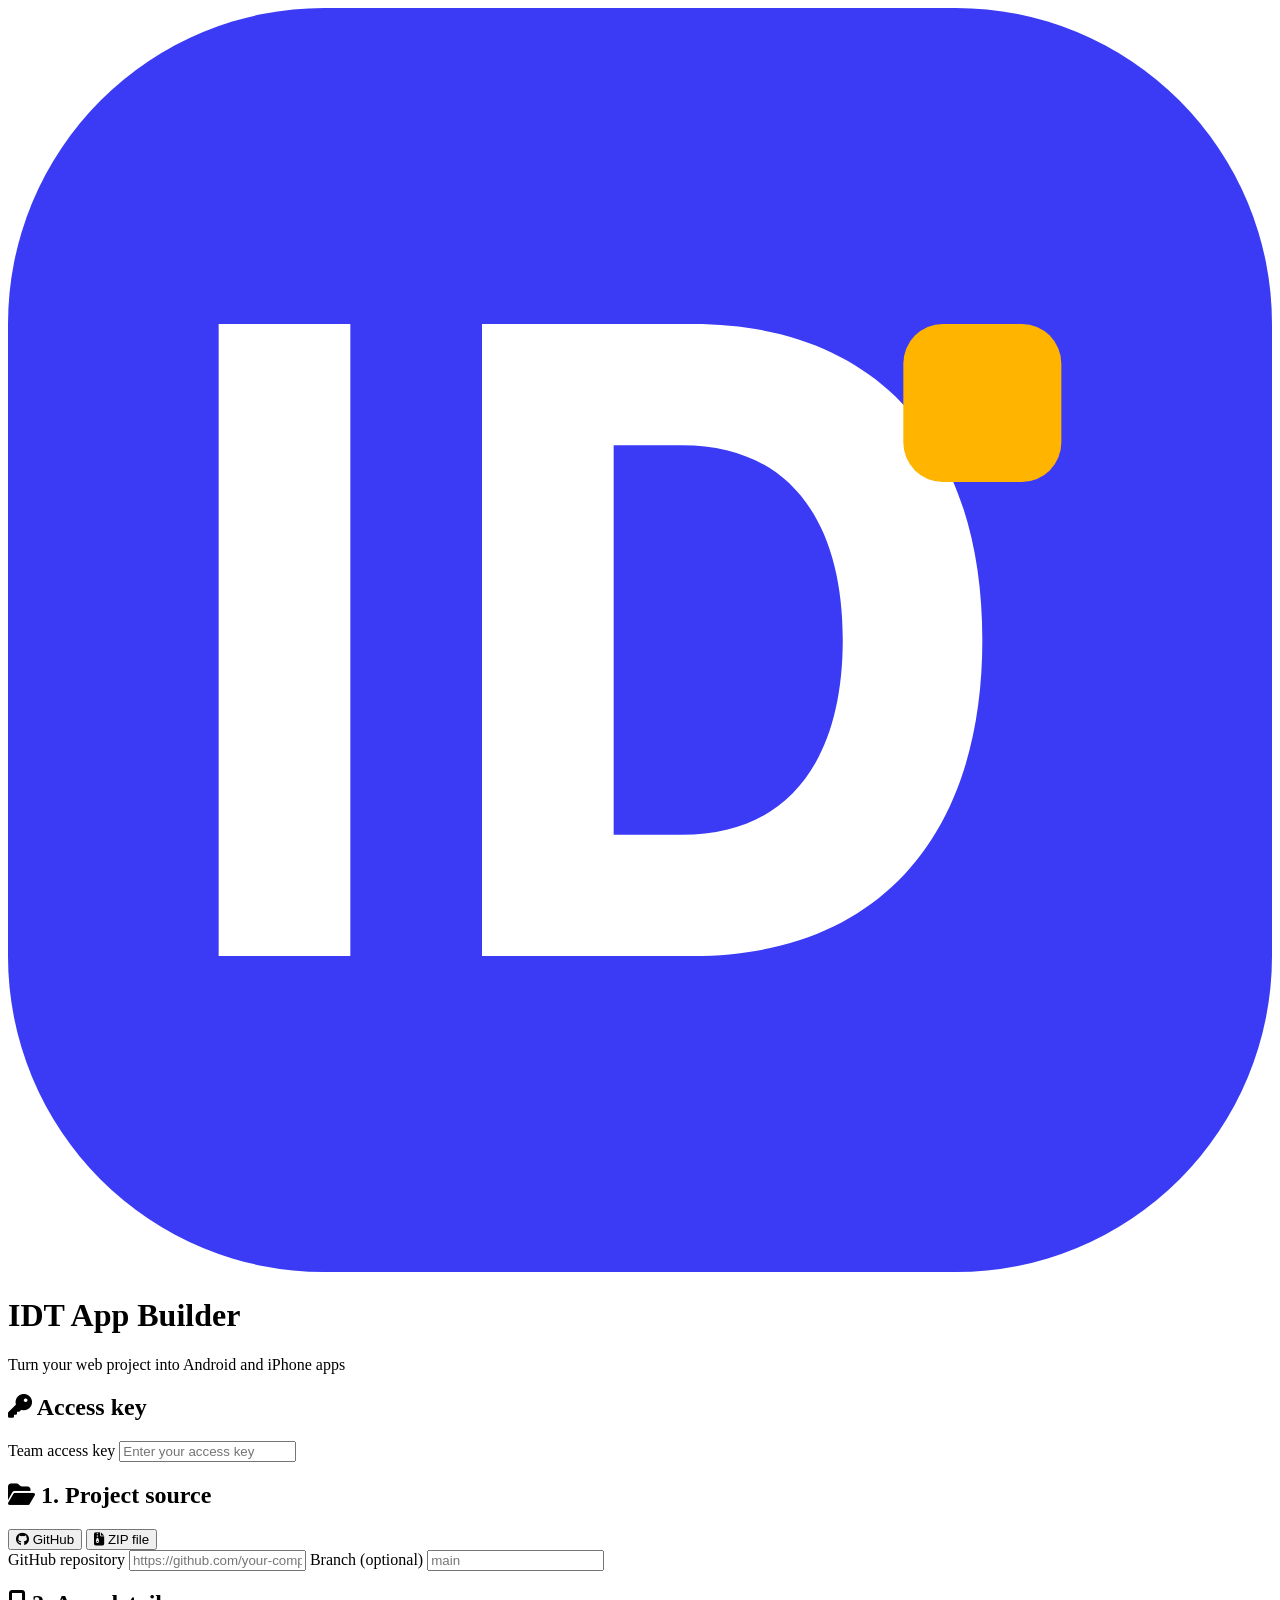
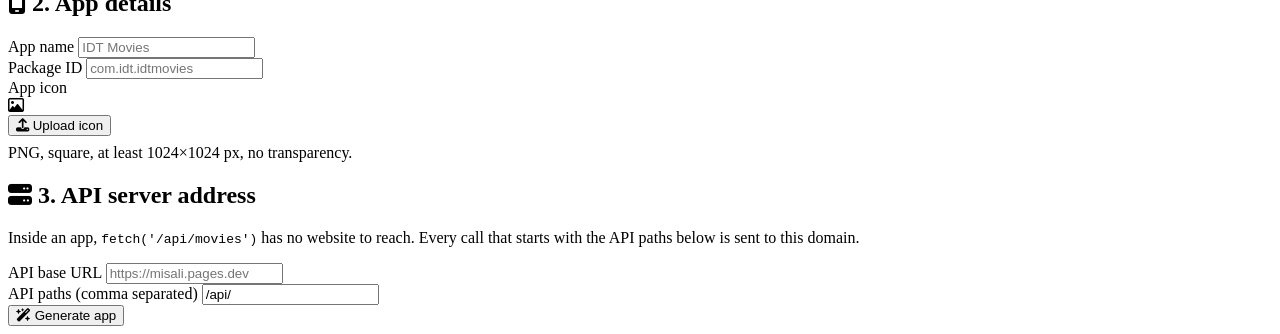
==== index.html @ 7bb1ddab "Add initial index.html for IDT App Builder Initial HTML structure for IDT App Builder with sections " ====
<!DOCTYPE html>
<html lang="en">
<head>
<meta charset="utf-8">
<title>IDT App Builder</title>
<meta name="viewport" content="width=device-width, initial-scale=1, viewport-fit=cover">
<link rel="stylesheet" href="https://fonts.googleapis.com/css2?family=Plus+Jakarta+Sans:wght@400;700;800&display=swap">
<link rel="stylesheet" href="https://cdnjs.cloudflare.com/ajax/libs/font-awesome/6.5.1/css/all.min.css">
<link rel="stylesheet" href="style.css">
</head>
<body>
<div class="wrap">
<header>
<svg class="logo" viewBox="0 0 48 48" role="img" aria-label="IDT logo"><rect width="48" height="48" rx="12" fill="#3b3bf5"/><path d="M8 36V12h5v24zM18 12h8c7 0 11 4.5 11 12s-4 12-11 12h-8zm5 4.6v14.8h2.6c4 0 6.1-2.8 6.1-7.4s-2.1-7.4-6.1-7.4z" fill="#fff"/><rect x="34" y="12" width="6" height="6" rx="1.5" fill="#ffb400"/></svg>
<div><h1>IDT App Builder</h1><p>Turn your web project into Android and iPhone apps</p></div>
</header>

<section class="card">
<h2><i class="fa-solid fa-key"></i> Access key</h2>
<label for="key">Team access key</label>
<input type="password" id="key" autocomplete="current-password" placeholder="Enter your access key">
</section>

<section class="card">
<h2><i class="fa-solid fa-folder-open"></i> 1. Project source</h2>
<div class="tabs" role="tablist">
<button class="tab" role="tab" aria-selected="true" data-src="github"><i class="fa-brands fa-github"></i> GitHub</button>
<button class="tab" role="tab" aria-selected="false" data-src="zip"><i class="fa-solid fa-file-zipper"></i> ZIP file</button>
</div>
<div id="ghBox">
<label for="src">GitHub repository</label>
<input type="url" id="src" placeholder="https://github.com/your-company/movie-app" autocomplete="off">
<label for="branch">Branch (optional)</label>
<input type="text" id="branch" placeholder="main">
</div>
<div id="zipBox" hidden>
<label>Project ZIP (up to 10 MB)</label>
<input type="file" id="zip" accept=".zip" hidden>
<button class="btn ghost" id="pickZip" type="button"><i class="fa-solid fa-upload"></i> Choose ZIP</button>
<span id="zipName" class="hint"></span>
</div>
<div class="err" id="srcErr"></div>
</section>

<section class="card">
<h2><i class="fa-solid fa-mobile-screen"></i> 2. App details</h2>
<label for="name">App name</label>
<input type="text" id="name" placeholder="IDT Movies" maxlength="30" autocomplete="off">
<div class="err" id="nameErr"></div>
<label for="pkg">Package ID</label>
<input type="text" id="pkg" placeholder="com.idt.idtmovies" autocomplete="off">
<div class="err" id="pkgErr"></div>
<label>App icon</label>
<div class="icon-row">
<div class="icon-prev" id="iconPrev"><i class="fa-regular fa-image"></i></div>
<div>
<input type="file" id="icon" accept="image/png" hidden>
<button class="btn ghost" id="pickIcon" type="button"><i class="fa-solid fa-upload"></i> Upload icon</button>
<p class="hint" style="margin:8px 0 0">PNG, square, at least 1024×1024 px, no transparency.</p>
</div>
</div>
<div class="err" id="iconErr"></div>
</section>

<section class="card">
<h2><i class="fa-solid fa-server"></i> 3. API server address</h2>
<p class="hint">Inside an app, <code>fetch('/api/movies')</code> has no website to reach. Every call that starts with the API paths below is sent to this domain.</p>
<label for="api">API base URL</label>
<input type="url" id="api" placeholder="https://misali.pages.dev" autocomplete="off">
<div class="err" id="apiErr"></div>
<label for="paths">API paths (comma separated)</label>
<input type="text" id="paths" value="/api/" autocomplete="off">
<div class="err" id="pathsErr"></div>
</section>

<section class="card">
<button class="btn full" id="gen" type="button"><i class="fa-solid fa-wand-magic-sparkles"></i> Generate app</button>
<div id="progress" hidden>
<div class="bar"><div id="barIn"></div></div>
<ul class="steps" id="steps"></ul>
</div>
<div class="err" id="genErr"></div>
</section>

<section class="card success-card" id="done" hidden>
<h2><i class="fa-solid fa-circle-check"></i> App generated successfully</h2>
<p class="hint" id="doneMsg"></p>
<div class="dl">
<button class="btn" data-dl="apk" type="button"><i class="fa-brands fa-android"></i><span>Download Android app (APK)<small>Install on a phone to test it like a normal app</small></span></button>
<button class="btn" data-dl="aab" type="button"><i class="fa-brands fa-google-play"></i><span>Download Play Store file (AAB)<small>Named with your app name, ready to upload to Google Play</small></span></button>
<button class="btn" data-dl="ipa" type="button"><i class="fa-brands fa-apple"></i><span>Download iPhone app (IPA)<small>Upload to App Store Connect for the App Store</small></span></button>
</div>
</section>
</div>
<div class="toast" id="toast" role="status"></div>
<script src="app.js"></script>
</body>
</html>
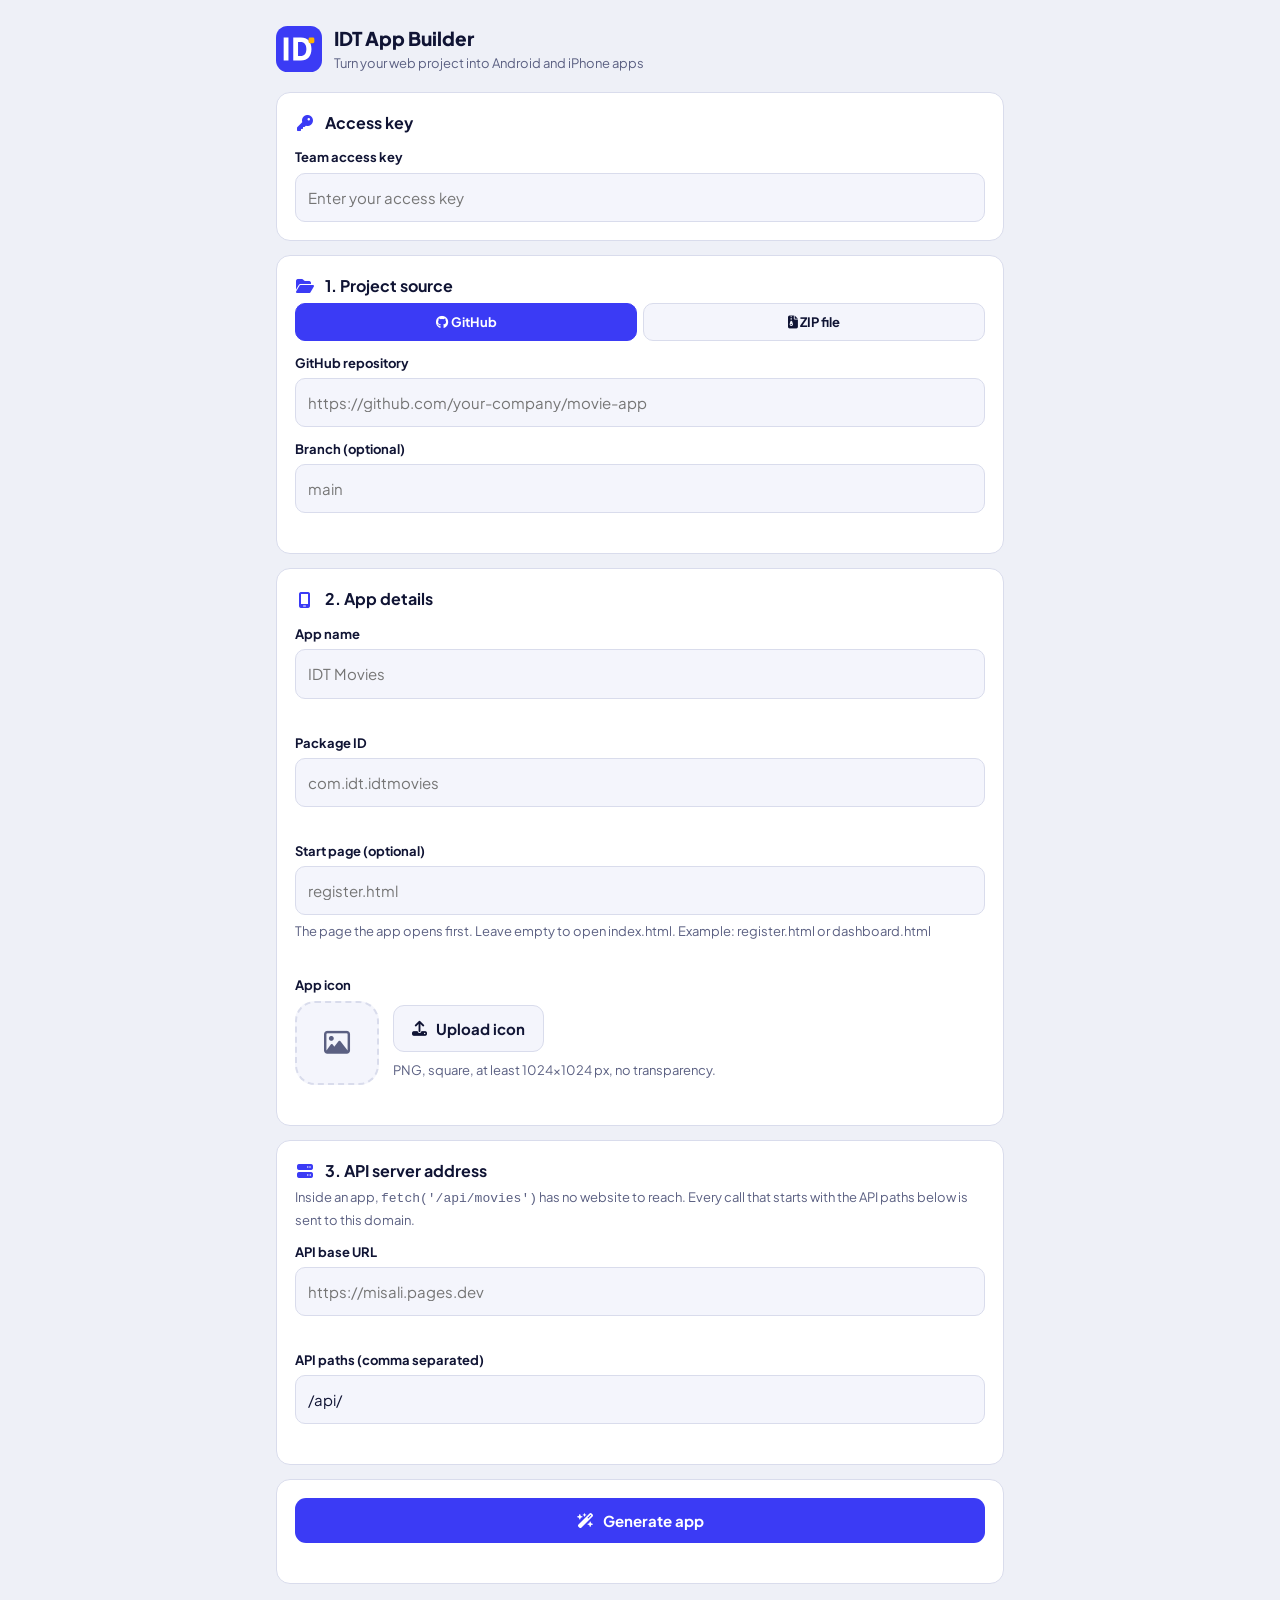
==== commit b1c3dd6d: "Add files via upload" ====
--- a/index.html
+++ b/index.html
@@ -50,6 +50,10 @@
 <label for="pkg">Package ID</label>
 <input type="text" id="pkg" placeholder="com.idt.idtmovies" autocomplete="off">
 <div class="err" id="pkgErr"></div>
+<label for="start">Start page (optional)</label>
+<input type="text" id="start" placeholder="register.html" autocomplete="off">
+<p class="hint" style="margin:6px 0 0">The page the app opens first. Leave empty to open index.html. Example: register.html or dashboard.html</p>
+<div class="err" id="startErr"></div>
 <label>App icon</label>
 <div class="icon-row">
 <div class="icon-prev" id="iconPrev"><i class="fa-regular fa-image"></i></div>
@@ -95,4 +99,4 @@
 <div class="toast" id="toast" role="status"></div>
 <script src="app.js"></script>
 </body>
-</html>
+</html>
--- a/style.css
+++ b/style.css
@@ -0,0 +1,43 @@
+:root{--bg:#eef0f7;--card:#fff;--ink:#101434;--mute:#5b6082;--line:#d9dcec;--pri:#3b3bf5;--pri-ink:#fff;--acc:#ffb400;--ok:#0f9d58;--err:#d93025;--soft:#f4f5fc;box-sizing:border-box;padding-top:env(safe-area-inset-top,0px);padding-bottom:env(safe-area-inset-bottom,0px)}
+@media (prefers-color-scheme:dark){:root:not([data-theme="light"]){--bg:#0b0d24;--card:#151838;--ink:#eef0ff;--mute:#9aa0cf;--line:#2a2e5c;--pri:#7c7cff;--pri-ink:#0b0d24;--soft:#1b1f47;--ok:#3ddc84;--err:#ff6b60;color-scheme:dark}}
+:root[data-theme="dark"]{--bg:#0b0d24;--card:#151838;--ink:#eef0ff;--mute:#9aa0cf;--line:#2a2e5c;--pri:#7c7cff;--pri-ink:#0b0d24;--soft:#1b1f47;--ok:#3ddc84;--err:#ff6b60;color-scheme:dark}
+*{box-sizing:border-box}
+html{scroll-padding-top:env(safe-area-inset-top,0px)}
+body{margin:0;background:var(--bg);color:var(--ink);font:400 15px/1.55 "Plus Jakarta Sans",system-ui,-apple-system,"Segoe UI",sans-serif}
+.wrap{max-width:760px;margin:0 auto;padding:16px 16px 56px}
+header{display:flex;align-items:center;gap:12px;padding:8px 0 18px}
+header h1{font-size:19px;margin:0;font-weight:800}
+header p{margin:0;color:var(--mute);font-size:13px}
+.logo{width:46px;height:46px;flex:none}
+.card{background:var(--card);border:1px solid var(--line);border-radius:14px;padding:18px;margin-bottom:14px}
+.card h2{font-size:16px;margin:0 0 4px;display:flex;gap:10px;align-items:center}
+.card h2 i{color:var(--pri);width:20px;text-align:center}
+.hint{color:var(--mute);font-size:13px;margin:0 0 12px}
+label{display:block;font-weight:700;font-size:13px;margin:12px 0 5px}
+input[type=text],input[type=url],input[type=password]{width:100%;padding:12px;border:1px solid var(--line);border-radius:10px;background:var(--soft);color:var(--ink);font:inherit}
+input:focus-visible,button:focus-visible{outline:3px solid var(--acc);outline-offset:2px}
+.err{color:var(--err);font-size:12.5px;min-height:18px;margin-top:4px;word-break:break-word}
+.tabs{display:flex;gap:6px;margin-bottom:6px}
+.tab{flex:1;padding:10px;border:1px solid var(--line);background:var(--soft);color:var(--ink);border-radius:10px;font:700 13px "Plus Jakarta Sans",sans-serif;cursor:pointer}
+.tab[aria-selected=true]{background:var(--pri);color:var(--pri-ink);border-color:var(--pri)}
+.icon-row{display:flex;gap:14px;align-items:center}
+.icon-prev{width:84px;height:84px;border-radius:20px;border:2px dashed var(--line);background:var(--soft);display:grid;place-items:center;overflow:hidden;color:var(--mute);font-size:26px;flex:none}
+.icon-prev img{width:100%;height:100%;object-fit:cover}
+.btn{display:inline-flex;align-items:center;justify-content:center;gap:9px;padding:13px 18px;border:0;border-radius:11px;font:700 15px "Plus Jakarta Sans",sans-serif;cursor:pointer;background:var(--pri);color:var(--pri-ink)}
+.btn.ghost{background:var(--soft);color:var(--ink);border:1px solid var(--line)}
+.btn.full{width:100%}
+.btn:disabled{opacity:.5;cursor:not-allowed}
+.steps{list-style:none;margin:14px 0 0;padding:0}
+.steps li{display:flex;gap:12px;align-items:center;padding:9px 0;border-top:1px solid var(--line);color:var(--mute)}
+.steps li i{width:20px;text-align:center}
+.steps li.running,.steps li.success{color:var(--ink)}
+.steps li.running i{color:var(--pri)}.steps li.success i{color:var(--ok)}.steps li.failed i{color:var(--err)}
+.bar{height:6px;background:var(--soft);border-radius:6px;overflow:hidden;margin-top:12px}
+.bar>div{height:100%;width:0;background:var(--pri);transition:width .4s}
+.success-card{border-color:var(--ok)}.success-card h2 i{color:var(--ok)}
+.dl{display:grid;gap:10px;margin-top:12px}
+.dl .btn{justify-content:flex-start;text-align:left}
+.dl small{display:block;font-weight:400;opacity:.85;font-size:12px}
+.toast{position:fixed;left:50%;transform:translateX(-50%);bottom:calc(20px + env(safe-area-inset-bottom,0px));background:var(--ink);color:var(--bg);padding:11px 16px;border-radius:10px;font-size:13px;display:none;max-width:90%;z-index:5}
+[hidden]{display:none!important}
+@media (prefers-reduced-motion:reduce){*{transition:none!important}}
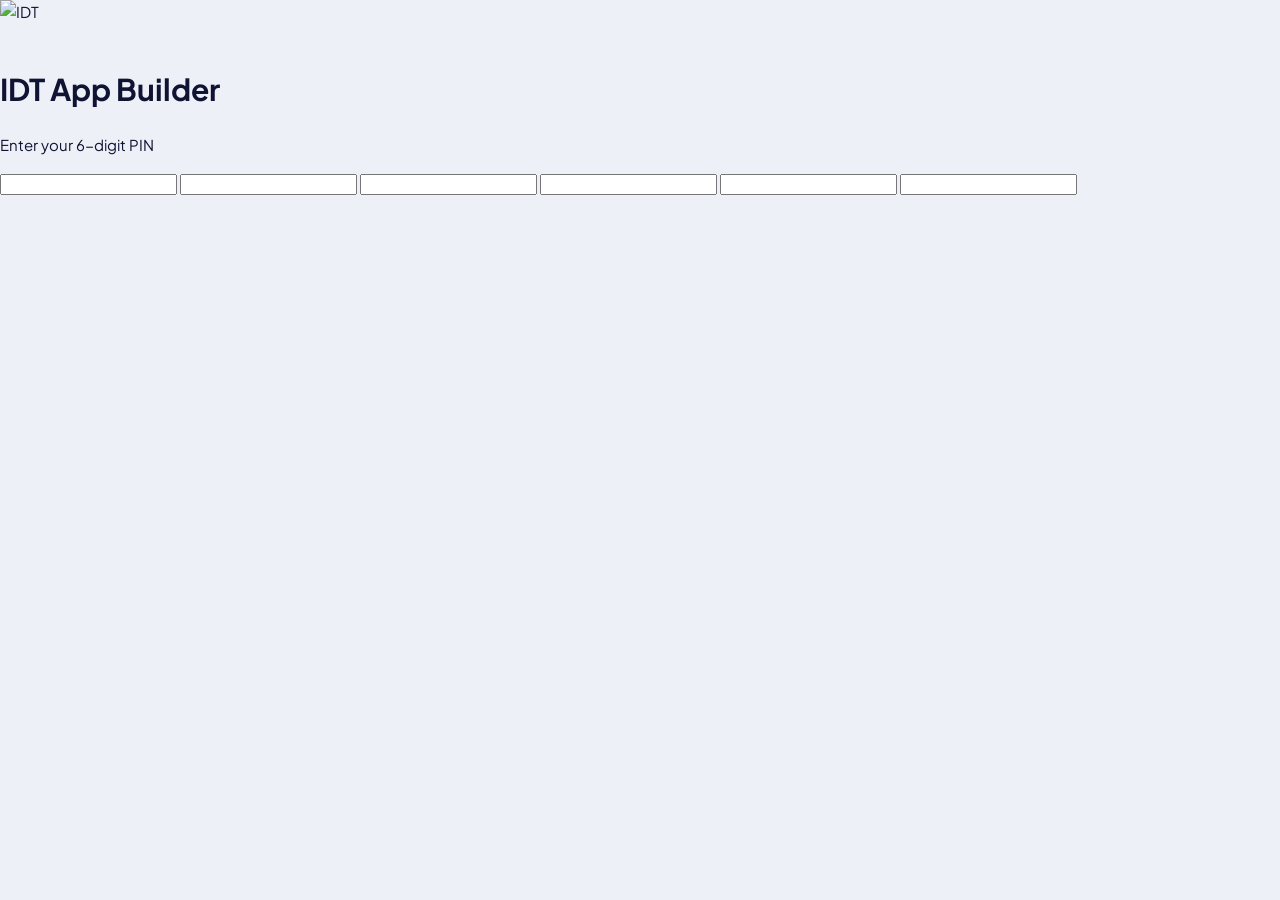
==== commit ac530c0e: "Update index.html with new layout and features" ====
--- a/index.html
+++ b/index.html
@@ -4,36 +4,74 @@
 <meta charset="utf-8">
 <title>IDT App Builder</title>
 <meta name="viewport" content="width=device-width, initial-scale=1, viewport-fit=cover">
-<link rel="stylesheet" href="https://fonts.googleapis.com/css2?family=Plus+Jakarta+Sans:wght@400;700;800&display=swap">
+<link rel="stylesheet" href="https://fonts.googleapis.com/css2?family=Plus+Jakarta+Sans:wght@400;600;700;800&display=swap">
 <link rel="stylesheet" href="https://cdnjs.cloudflare.com/ajax/libs/font-awesome/6.5.1/css/all.min.css">
 <link rel="stylesheet" href="style.css">
 </head>
 <body>
-<div class="wrap">
-<header>
-<svg class="logo" viewBox="0 0 48 48" role="img" aria-label="IDT logo"><rect width="48" height="48" rx="12" fill="#3b3bf5"/><path d="M8 36V12h5v24zM18 12h8c7 0 11 4.5 11 12s-4 12-11 12h-8zm5 4.6v14.8h2.6c4 0 6.1-2.8 6.1-7.4s-2.1-7.4-6.1-7.4z" fill="#fff"/><rect x="34" y="12" width="6" height="6" rx="1.5" fill="#ffb400"/></svg>
-<div><h1>IDT App Builder</h1><p>Turn your web project into Android and iPhone apps</p></div>
+<div class="gate" id="gate">
+<div class="gate-box">
+<div class="logo"><img src="https://i.imgur.com/3Rk6AoF.jpeg" alt="IDT" referrerpolicy="no-referrer"></div>
+<h1>IDT App Builder</h1>
+<p>Enter your 6-digit PIN</p>
+<div class="pin" id="pin">
+<input inputmode="numeric" pattern="[0-9]*" maxlength="1" autocomplete="off" aria-label="Digit 1">
+<input inputmode="numeric" pattern="[0-9]*" maxlength="1" autocomplete="off" aria-label="Digit 2">
+<input inputmode="numeric" pattern="[0-9]*" maxlength="1" autocomplete="off" aria-label="Digit 3">
+<input inputmode="numeric" pattern="[0-9]*" maxlength="1" autocomplete="off" aria-label="Digit 4">
+<input inputmode="numeric" pattern="[0-9]*" maxlength="1" autocomplete="off" aria-label="Digit 5">
+<input inputmode="numeric" pattern="[0-9]*" maxlength="1" autocomplete="off" aria-label="Digit 6">
+</div>
+<div class="err" id="pinErr"></div>
+</div>
+</div>
+
+<div class="wrap" id="app" hidden>
+<header class="hero">
+<div class="logo"><img src="https://i.imgur.com/3Rk6AoF.jpeg" alt="IDT" referrerpolicy="no-referrer"></div>
+<div><h1>IDT App Builder</h1><p>Turn your website into Android, iPhone and Windows apps</p></div>
 </header>
 
 <section class="card">
-<h2><i class="fa-solid fa-key"></i> Access key</h2>
-<label for="key">Team access key</label>
-<input type="password" id="key" autocomplete="current-password" placeholder="Enter your access key">
-</section>
-
-<section class="card">
-<h2><i class="fa-solid fa-folder-open"></i> 1. Project source</h2>
+<h2><span class="n">1</span> Project source</h2>
 <div class="tabs" role="tablist">
-<button class="tab" role="tab" aria-selected="true" data-src="github"><i class="fa-brands fa-github"></i> GitHub</button>
+<button class="tab" role="tab" aria-selected="true" data-src="repo"><i class="fa-brands fa-github"></i> My GitHub</button>
+<button class="tab" role="tab" aria-selected="false" data-src="github"><i class="fa-solid fa-link"></i> GitHub link</button>
+<button class="tab" role="tab" aria-selected="false" data-src="site"><i class="fa-solid fa-globe"></i> Website</button>
 <button class="tab" role="tab" aria-selected="false" data-src="zip"><i class="fa-solid fa-file-zipper"></i> ZIP file</button>
 </div>
-<div id="ghBox">
-<label for="src">GitHub repository</label>
+
+<div id="p-repo">
+<div id="ghConnect">
+<p class="hint">Connect your GitHub account, choose a repository and tap Done.</p>
+<button class="btn full" id="ghConnectBtn" type="button"><i class="fa-brands fa-github"></i> Connect GitHub</button>
+</div>
+<div id="ghPicker" hidden>
+<div class="gh-user"><span id="ghUser"></span><button class="chip" id="ghLogout" type="button"><i class="fa-solid fa-right-from-bracket"></i> Disconnect</button></div>
+<input type="text" id="repoSearch" placeholder="Search your repositories" autocomplete="off">
+<div class="repos" id="repoList"></div>
+<button class="btn full" id="repoDone" type="button" disabled><i class="fa-solid fa-check"></i> Done</button>
+</div>
+<div class="chosen" id="ghChosen" hidden>
+<i class="fa-solid fa-circle-check" style="color:var(--ok)"></i><b id="ghChosenName"></b>
+<button class="chip" id="ghChange" type="button">Change</button>
+</div>
+</div>
+
+<div id="p-github" hidden>
+<label for="src">GitHub repository link</label>
 <input type="url" id="src" placeholder="https://github.com/your-company/movie-app" autocomplete="off">
 <label for="branch">Branch (optional)</label>
 <input type="text" id="branch" placeholder="main">
 </div>
-<div id="zipBox" hidden>
+
+<div id="p-site" hidden>
+<label for="siteUrl">Website link</label>
+<input type="url" id="siteUrl" placeholder="https://idt.pages.dev" autocomplete="off">
+<p class="hint" style="margin-top:8px">All pages, styles, scripts and images are copied into the app.</p>
+</div>
+
+<div id="p-zip" hidden>
 <label>Project ZIP (up to 10 MB)</label>
 <input type="file" id="zip" accept=".zip" hidden>
 <button class="btn ghost" id="pickZip" type="button"><i class="fa-solid fa-upload"></i> Choose ZIP</button>
@@ -43,7 +81,7 @@
 </section>
 
 <section class="card">
-<h2><i class="fa-solid fa-mobile-screen"></i> 2. App details</h2>
+<h2><span class="n">2</span> App details</h2>
 <label for="name">App name</label>
 <input type="text" id="name" placeholder="IDT Movies" maxlength="30" autocomplete="off">
 <div class="err" id="nameErr"></div>
@@ -52,7 +90,7 @@
 <div class="err" id="pkgErr"></div>
 <label for="start">Start page (optional)</label>
 <input type="text" id="start" placeholder="register.html" autocomplete="off">
-<p class="hint" style="margin:6px 0 0">The page the app opens first. Leave empty to open index.html. Example: register.html or dashboard.html</p>
+<p class="hint" style="margin:6px 0 0">The page the app opens first. Leave empty to open index.html.</p>
 <div class="err" id="startErr"></div>
 <label>App icon</label>
 <div class="icon-row">
@@ -67,14 +105,25 @@
 </section>
 
 <section class="card">
-<h2><i class="fa-solid fa-server"></i> 3. API server address</h2>
-<p class="hint">Inside an app, <code>fetch('/api/movies')</code> has no website to reach. Every call that starts with the API paths below is sent to this domain.</p>
+<h2><span class="n">3</span> API server</h2>
+<p class="hint">Calls that start with the API paths are sent to this domain from inside the app.</p>
 <label for="api">API base URL</label>
-<input type="url" id="api" placeholder="https://misali.pages.dev" autocomplete="off">
+<input type="url" id="api" placeholder="https://idt.pages.dev" autocomplete="off">
 <div class="err" id="apiErr"></div>
 <label for="paths">API paths (comma separated)</label>
 <input type="text" id="paths" value="/api/" autocomplete="off">
 <div class="err" id="pathsErr"></div>
+</section>
+
+<section class="card">
+<h2><span class="n">4</span> Files to create</h2>
+<div class="opts">
+<label class="opt"><input type="checkbox" name="t" value="apk" checked><i class="fa-brands fa-android"></i><span>Android APK<small>Install directly on a phone</small></span></label>
+<label class="opt"><input type="checkbox" name="t" value="aab"><i class="fa-brands fa-google-play"></i><span>Google Play AAB<small>The file Google Play accepts</small></span></label>
+<label class="opt"><input type="checkbox" name="t" value="ipa"><i class="fa-brands fa-apple"></i><span>iPhone IPA<small>For App Store Connect</small></span></label>
+<label class="opt"><input type="checkbox" name="t" value="exe"><i class="fa-brands fa-windows"></i><span>Windows installer<small>Computer software</small></span></label>
+</div>
+<div class="err" id="tgtErr"></div>
 </section>
 
 <section class="card">
@@ -86,17 +135,24 @@
 <div class="err" id="genErr"></div>
 </section>
 
-<section class="card success-card" id="done" hidden>
-<h2><i class="fa-solid fa-circle-check"></i> App generated successfully</h2>
+<section class="card ok-card" id="done" hidden>
+<h2><i class="fa-solid fa-circle-check" style="color:var(--ok)"></i> App generated successfully</h2>
 <p class="hint" id="doneMsg"></p>
-<div class="dl">
-<button class="btn" data-dl="apk" type="button"><i class="fa-brands fa-android"></i><span>Download Android app (APK)<small>Install on a phone to test it like a normal app</small></span></button>
-<button class="btn" data-dl="aab" type="button"><i class="fa-brands fa-google-play"></i><span>Download Play Store file (AAB)<small>Named with your app name, ready to upload to Google Play</small></span></button>
-<button class="btn" data-dl="ipa" type="button"><i class="fa-brands fa-apple"></i><span>Download iPhone app (IPA)<small>Upload to App Store Connect for the App Store</small></span></button>
+<div class="dl" id="dl"></div>
+<label for="shareLink">Share link</label>
+<div class="copy">
+<input type="text" id="shareLink" readonly>
+<button class="btn ghost" id="copyLink" type="button"><i class="fa-regular fa-copy"></i></button>
 </div>
+</section>
+
+<section class="card">
+<h2><i class="fa-solid fa-clock-rotate-left" style="color:var(--pri)"></i> History</h2>
+<p class="hint">Apps you built. Share the link so others can download them.</p>
+<div class="hist" id="history"></div>
 </section>
 </div>
 <div class="toast" id="toast" role="status"></div>
-<script src="app.js"></script>
+<script type="module" src="app.js"></script>
 </body>
-</html>+</html>
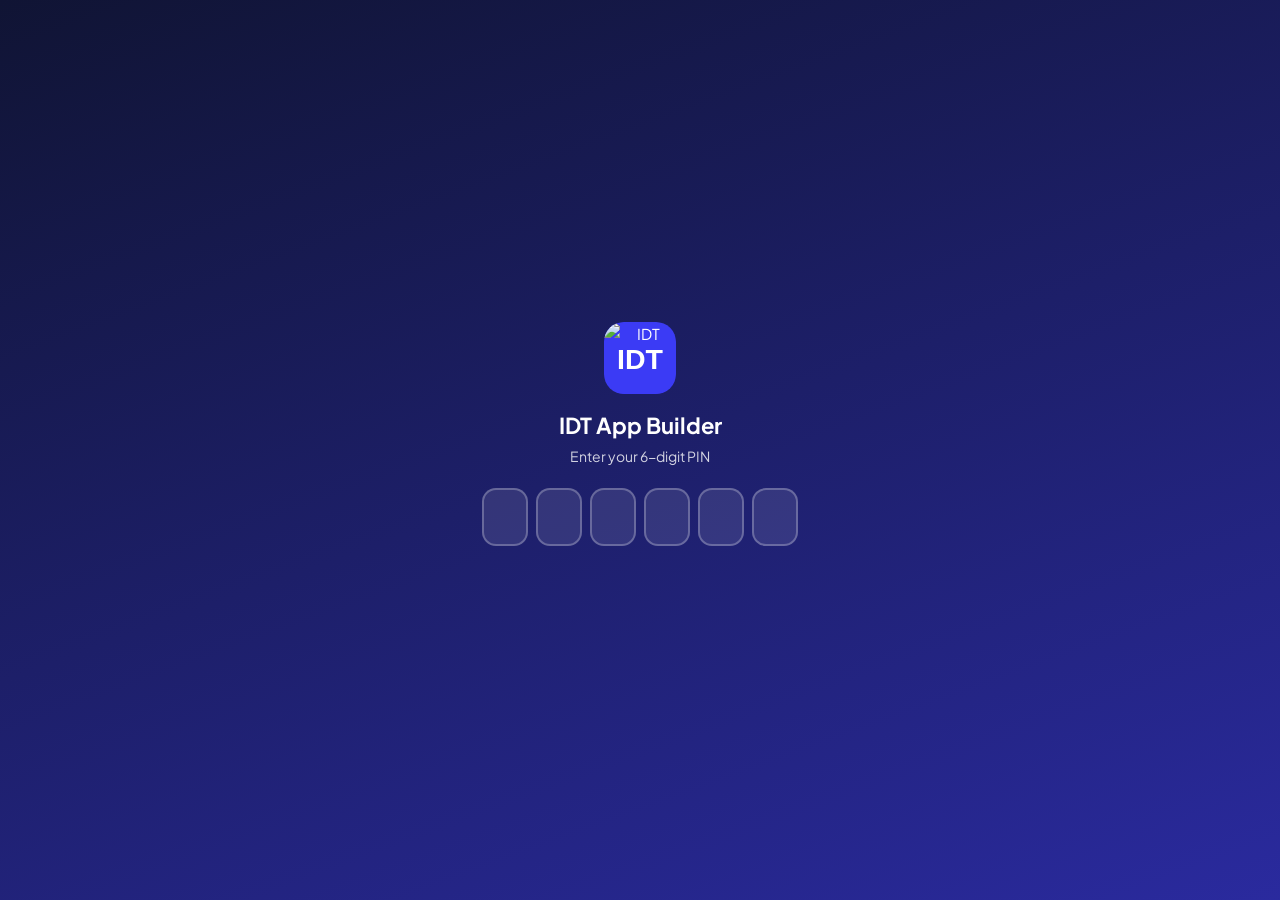
==== commit 4b5a476b: "Enhance index.html with note styles and API instructions Added styling for notes and code cards, and" ====
--- a/index.html
+++ b/index.html
@@ -7,6 +7,20 @@
 <link rel="stylesheet" href="https://fonts.googleapis.com/css2?family=Plus+Jakarta+Sans:wght@400;600;700;800&display=swap">
 <link rel="stylesheet" href="https://cdnjs.cloudflare.com/ajax/libs/font-awesome/6.5.1/css/all.min.css">
 <link rel="stylesheet" href="style.css">
+<style>
+.note{border-color:var(--acc);border-left-width:6px}
+.note summary{cursor:pointer;font-weight:800;font-size:16px;display:flex;gap:10px;align-items:center;list-style:none}
+.note summary::-webkit-details-marker{display:none}
+.note summary .chev{margin-left:auto;transition:transform .2s}
+.note[open] summary .chev{transform:rotate(180deg)}
+.note ul,.note ol{margin:10px 0 0;padding-left:20px}
+.note li{margin:7px 0}
+.pill{display:inline-flex;align-items:center;gap:8px;margin-top:6px;padding:8px 10px;border:1px dashed var(--line);border-radius:10px;background:var(--soft);font:600 13px ui-monospace,Menlo,Consolas,monospace;word-break:break-all}
+.codecard{margin-top:14px;border:1px solid var(--line);border-radius:14px;overflow:hidden}
+.codecard .top{display:flex;align-items:center;justify-content:space-between;gap:8px;padding:8px 12px;background:var(--soft);font-weight:700;font-size:13px}
+.codecard pre{margin:0;padding:14px;background:#0b0d24;color:#dfe3ff;overflow:auto;max-height:320px;font:12px/1.55 ui-monospace,Menlo,Consolas,monospace}
+code{font-family:ui-monospace,Menlo,Consolas,monospace;font-size:12.5px;background:var(--soft);padding:1px 5px;border-radius:6px}
+</style>
 </head>
 <body>
 <div class="gate" id="gate">
@@ -31,6 +45,43 @@
 <div class="logo"><img src="https://i.imgur.com/3Rk6AoF.jpeg" alt="IDT" referrerpolicy="no-referrer"></div>
 <div><h1>IDT App Builder</h1><p>Turn your website into Android, iPhone and Windows apps</p></div>
 </header>
+
+<details class="card note" open>
+<summary><i class="fa-solid fa-circle-info" style="color:var(--acc)"></i> Before you start<i class="fa-solid fa-chevron-down chev"></i></summary>
+<p class="hint" style="margin-top:12px">Does your project call its own server, for example <code>fetch('/api/movies')</code>?</p>
+<ul>
+<li><b>No.</b> Your project only has pages, links and images, or it only uses other companies' services. You do not need to do anything here. Leave the API server section empty.</li>
+<li><b>Yes.</b> Add one small file to your project so the installed app is allowed to talk to your server. Follow the steps below.</li>
+</ul>
+<ol>
+<li>Open your project repository on GitHub.</li>
+<li>Tap <b>Add file</b>, then <b>Create new file</b>.</li>
+<li>In the file name box, paste this name. If you do not have a <b>functions</b> folder yet, typing the slash creates it for you.<br><span class="pill"><span id="mwName">functions/_middleware.js</span><button class="chip" data-copy="mwName" type="button" aria-label="Copy file name"><i class="fa-regular fa-copy"></i><span>Copy</span></button></span></li>
+<li>Paste the code below into the file and tap <b>Commit changes</b>. Cloudflare publishes it automatically.</li>
+</ol>
+<div class="codecard">
+<div class="top"><span><i class="fa-solid fa-code"></i> functions/_middleware.js</span><button class="chip" data-copy="mwCode" type="button" aria-label="Copy code"><i class="fa-regular fa-copy"></i><span>Copy</span></button></div>
+<pre><code id="mwCode">const ORIGINS = ["https://localhost", "capacitor://localhost", "http://localhost", "app://localhost"];
+
+export async function onRequest({ request, next }) {
+  const o = request.headers.get("Origin");
+  const ok = ORIGINS.includes(o);
+  const h = {
+    "Access-Control-Allow-Origin": o,
+    "Access-Control-Allow-Methods": "GET,POST,PUT,DELETE,OPTIONS",
+    "Access-Control-Allow-Headers": "Content-Type,Authorization",
+    Vary: "Origin",
+  };
+  if (request.method === "OPTIONS") return new Response(null, { status: 204, headers: ok ? h : {} });
+  const r = await next();
+  if (!ok) return r;
+  const n = new Response(r.body, r);
+  for (const k in h) n.headers.set(k, h[k]);
+  return n;
+}</code></pre>
+</div>
+<p class="hint" style="margin:12px 0 0">Already have a <code>functions/_middleware.js</code> file? Do not replace it. Add the <code>ORIGINS</code> line and the checks into your existing file, or ask your developer to merge them.</p>
+</details>
 
 <section class="card">
 <h2><span class="n">1</span> Project source</h2>
@@ -105,8 +156,8 @@
 </section>
 
 <section class="card">
-<h2><span class="n">3</span> API server</h2>
-<p class="hint">Calls that start with the API paths are sent to this domain from inside the app.</p>
+<h2><span class="n">3</span> API server (optional)</h2>
+<p class="hint">Only needed if your project calls its own server, like <code>fetch('/api/movies')</code>. If it does not, leave both boxes as they are. With the Website source, your website address is used automatically.</p>
 <label for="api">API base URL</label>
 <input type="url" id="api" placeholder="https://idt.pages.dev" autocomplete="off">
 <div class="err" id="apiErr"></div>
@@ -154,5 +205,36 @@
 </div>
 <div class="toast" id="toast" role="status"></div>
 <script type="module" src="app.js"></script>
+<script>
+(function () {
+  function done(b) {
+    var i = b.querySelector("i"), s = b.querySelector("span"), old = i.className;
+    i.className = "fa-solid fa-check";
+    s.textContent = "Copied";
+    setTimeout(function () { i.className = old; s.textContent = "Copy"; }, 1600);
+  }
+  function legacy(t) {
+    var a = document.createElement("textarea");
+    a.value = t;
+    a.style.position = "fixed";
+    a.style.opacity = "0";
+    document.body.appendChild(a);
+    a.select();
+    try { document.execCommand("copy"); } catch (e) {}
+    a.remove();
+  }
+  document.addEventListener("click", function (e) {
+    var b = e.target.closest("[data-copy]");
+    if (!b) return;
+    var t = document.getElementById(b.getAttribute("data-copy")).textContent.trim();
+    if (navigator.clipboard && navigator.clipboard.writeText) {
+      navigator.clipboard.writeText(t).then(function () { done(b); }, function () { legacy(t); done(b); });
+    } else {
+      legacy(t);
+      done(b);
+    }
+  });
+})();
+</script>
 </body>
 </html>
--- a/style.css
+++ b/style.css
@@ -1,43 +1,80 @@
-:root{--bg:#eef0f7;--card:#fff;--ink:#101434;--mute:#5b6082;--line:#d9dcec;--pri:#3b3bf5;--pri-ink:#fff;--acc:#ffb400;--ok:#0f9d58;--err:#d93025;--soft:#f4f5fc;box-sizing:border-box;padding-top:env(safe-area-inset-top,0px);padding-bottom:env(safe-area-inset-bottom,0px)}
-@media (prefers-color-scheme:dark){:root:not([data-theme="light"]){--bg:#0b0d24;--card:#151838;--ink:#eef0ff;--mute:#9aa0cf;--line:#2a2e5c;--pri:#7c7cff;--pri-ink:#0b0d24;--soft:#1b1f47;--ok:#3ddc84;--err:#ff6b60;color-scheme:dark}}
-:root[data-theme="dark"]{--bg:#0b0d24;--card:#151838;--ink:#eef0ff;--mute:#9aa0cf;--line:#2a2e5c;--pri:#7c7cff;--pri-ink:#0b0d24;--soft:#1b1f47;--ok:#3ddc84;--err:#ff6b60;color-scheme:dark}
+:root{--bg:#eef0fa;--card:#fff;--ink:#0f1330;--mute:#5d6385;--line:#e0e3f2;--pri:#3b3bf5;--pri2:#6d5dfc;--pri-ink:#fff;--acc:#ffb400;--ok:#0f9d58;--err:#d93025;--soft:#f5f6fd;--shadow:0 12px 32px rgba(31,36,98,.09);box-sizing:border-box;padding-top:env(safe-area-inset-top,0px);padding-bottom:env(safe-area-inset-bottom,0px)}
+@media (prefers-color-scheme:dark){:root{--bg:#090b1f;--card:#12153a;--ink:#eef0ff;--mute:#9aa0cf;--line:#262a58;--pri:#7c7cff;--pri2:#9a8cff;--pri-ink:#0b0d24;--soft:#191d47;--ok:#3ddc84;--err:#ff6b60;--shadow:none;color-scheme:dark}}
 *{box-sizing:border-box}
 html{scroll-padding-top:env(safe-area-inset-top,0px)}
 body{margin:0;background:var(--bg);color:var(--ink);font:400 15px/1.55 "Plus Jakarta Sans",system-ui,-apple-system,"Segoe UI",sans-serif}
-.wrap{max-width:760px;margin:0 auto;padding:16px 16px 56px}
-header{display:flex;align-items:center;gap:12px;padding:8px 0 18px}
-header h1{font-size:19px;margin:0;font-weight:800}
-header p{margin:0;color:var(--mute);font-size:13px}
-.logo{width:46px;height:46px;flex:none}
-.card{background:var(--card);border:1px solid var(--line);border-radius:14px;padding:18px;margin-bottom:14px}
+.wrap{max-width:780px;margin:0 auto;padding:16px 16px 64px}
+.logo{width:52px;height:52px;border-radius:14px;flex:none;overflow:hidden;background:url("data:image/svg+xml,%3Csvg xmlns='http://www.w3.org/2000/svg' viewBox='0 0 48 48'%3E%3Crect width='48' height='48' rx='12' fill='%233b3bf5'/%3E%3Ctext x='24' y='31' font-size='19' font-weight='800' text-anchor='middle' fill='white' font-family='Arial'%3EIDT%3C/text%3E%3C/svg%3E") center/cover}
+.logo img{width:100%;height:100%;object-fit:cover;display:block}
+.hero{display:flex;align-items:center;gap:14px;padding:20px;border-radius:20px;color:#fff;background:linear-gradient(135deg,var(--pri),var(--pri2));box-shadow:var(--shadow);margin-bottom:16px}
+.hero h1{margin:0;font-size:21px;font-weight:800;letter-spacing:-.01em}
+.hero p{margin:2px 0 0;font-size:13px;opacity:.9}
+.card{background:var(--card);border:1px solid var(--line);border-radius:18px;padding:20px;margin-bottom:14px;box-shadow:var(--shadow)}
 .card h2{font-size:16px;margin:0 0 4px;display:flex;gap:10px;align-items:center}
-.card h2 i{color:var(--pri);width:20px;text-align:center}
+.n{width:26px;height:26px;border-radius:50%;background:var(--pri);color:var(--pri-ink);display:grid;place-items:center;font-size:13px;font-weight:800;flex:none}
 .hint{color:var(--mute);font-size:13px;margin:0 0 12px}
-label{display:block;font-weight:700;font-size:13px;margin:12px 0 5px}
-input[type=text],input[type=url],input[type=password]{width:100%;padding:12px;border:1px solid var(--line);border-radius:10px;background:var(--soft);color:var(--ink);font:inherit}
-input:focus-visible,button:focus-visible{outline:3px solid var(--acc);outline-offset:2px}
+label{display:block;font-weight:700;font-size:13px;margin:14px 0 6px}
+input[type=text],input[type=url]{width:100%;padding:13px;border:1px solid var(--line);border-radius:12px;background:var(--soft);color:var(--ink);font:inherit}
+input:focus-visible,button:focus-visible,a:focus-visible{outline:3px solid var(--acc);outline-offset:2px}
 .err{color:var(--err);font-size:12.5px;min-height:18px;margin-top:4px;word-break:break-word}
-.tabs{display:flex;gap:6px;margin-bottom:6px}
-.tab{flex:1;padding:10px;border:1px solid var(--line);background:var(--soft);color:var(--ink);border-radius:10px;font:700 13px "Plus Jakarta Sans",sans-serif;cursor:pointer}
+.tabs{display:grid;grid-template-columns:1fr 1fr;gap:8px;margin:12px 0 4px}
+.tab{padding:11px 8px;border:1px solid var(--line);background:var(--soft);color:var(--ink);border-radius:12px;font:700 13px "Plus Jakarta Sans",sans-serif;cursor:pointer}
 .tab[aria-selected=true]{background:var(--pri);color:var(--pri-ink);border-color:var(--pri)}
+.btn{display:inline-flex;align-items:center;justify-content:center;gap:10px;padding:13px 18px;border:0;border-radius:12px;font:700 15px "Plus Jakarta Sans",sans-serif;cursor:pointer;background:var(--pri);color:var(--pri-ink);text-decoration:none}
+.btn.ghost{background:var(--soft);color:var(--ink);border:1px solid var(--line)}
+.btn.full{width:100%}
+.btn.off{opacity:.5;cursor:default}
+.btn:disabled{opacity:.5;cursor:not-allowed}
+.btn small{display:block;font-weight:400;opacity:.85;font-size:12px}
+.dl{display:grid;gap:10px;margin-top:12px}
+.dl .btn{justify-content:flex-start;text-align:left}
+.gh-user{display:flex;align-items:center;gap:10px;margin:8px 0}
+.gh-user img{width:28px;height:28px;border-radius:50%}
+.gh-user button{margin-left:auto}
+.repos{display:grid;gap:6px;max-height:260px;overflow:auto;margin:10px 0}
+.repo{display:flex;gap:10px;align-items:center;text-align:left;padding:11px 12px;border:1px solid var(--line);border-radius:12px;background:var(--soft);color:var(--ink);font:600 13px "Plus Jakarta Sans",sans-serif;cursor:pointer}
+.repo.on{border-color:var(--pri);box-shadow:inset 0 0 0 1px var(--pri)}
+.chosen{display:flex;align-items:center;gap:10px;padding:12px;border:1px solid var(--ok);border-radius:12px;margin-top:10px}
+.chosen button{margin-left:auto}
 .icon-row{display:flex;gap:14px;align-items:center}
 .icon-prev{width:84px;height:84px;border-radius:20px;border:2px dashed var(--line);background:var(--soft);display:grid;place-items:center;overflow:hidden;color:var(--mute);font-size:26px;flex:none}
 .icon-prev img{width:100%;height:100%;object-fit:cover}
-.btn{display:inline-flex;align-items:center;justify-content:center;gap:9px;padding:13px 18px;border:0;border-radius:11px;font:700 15px "Plus Jakarta Sans",sans-serif;cursor:pointer;background:var(--pri);color:var(--pri-ink)}
-.btn.ghost{background:var(--soft);color:var(--ink);border:1px solid var(--line)}
-.btn.full{width:100%}
-.btn:disabled{opacity:.5;cursor:not-allowed}
+.opts{display:grid;gap:8px;margin-top:8px}
+.opt{display:flex;gap:12px;align-items:center;padding:12px;border:1px solid var(--line);border-radius:12px;background:var(--soft);cursor:pointer;font-weight:600}
+.opt input{width:20px;height:20px;accent-color:var(--pri)}
+.opt small{display:block;font-weight:400;color:var(--mute);font-size:12px}
 .steps{list-style:none;margin:14px 0 0;padding:0}
-.steps li{display:flex;gap:12px;align-items:center;padding:9px 0;border-top:1px solid var(--line);color:var(--mute)}
+.steps li{display:flex;gap:12px;align-items:center;padding:10px 0;border-top:1px solid var(--line);color:var(--mute)}
 .steps li i{width:20px;text-align:center}
 .steps li.running,.steps li.success{color:var(--ink)}
 .steps li.running i{color:var(--pri)}.steps li.success i{color:var(--ok)}.steps li.failed i{color:var(--err)}
 .bar{height:6px;background:var(--soft);border-radius:6px;overflow:hidden;margin-top:12px}
-.bar>div{height:100%;width:0;background:var(--pri);transition:width .4s}
-.success-card{border-color:var(--ok)}.success-card h2 i{color:var(--ok)}
-.dl{display:grid;gap:10px;margin-top:12px}
-.dl .btn{justify-content:flex-start;text-align:left}
-.dl small{display:block;font-weight:400;opacity:.85;font-size:12px}
-.toast{position:fixed;left:50%;transform:translateX(-50%);bottom:calc(20px + env(safe-area-inset-bottom,0px));background:var(--ink);color:var(--bg);padding:11px 16px;border-radius:10px;font-size:13px;display:none;max-width:90%;z-index:5}
+.bar>div{height:100%;width:0;background:linear-gradient(90deg,var(--pri),var(--pri2));transition:width .4s}
+.ok-card{border-color:var(--ok)}
+.copy{display:flex;gap:8px;margin-top:12px}
+.hist{display:grid;gap:12px}
+.item{display:grid;grid-template-columns:56px 1fr;gap:12px;padding:14px;border:1px solid var(--line);border-radius:14px;background:var(--soft)}
+.item img,.item .ph{width:56px;height:56px;border-radius:14px;object-fit:cover;background:var(--line);display:grid;place-items:center}
+.item b{display:block}
+.item .meta{color:var(--mute);font-size:12px}
+.chips{display:flex;flex-wrap:wrap;gap:6px;margin-top:8px}
+.chip{display:inline-flex;gap:6px;align-items:center;padding:7px 10px;border-radius:999px;border:1px solid var(--line);background:var(--card);color:var(--ink);font:600 12px "Plus Jakarta Sans",sans-serif;text-decoration:none;cursor:pointer}
+.chip.danger{color:var(--err)}
+.toast{position:fixed;left:50%;transform:translateX(-50%);bottom:calc(20px + env(safe-area-inset-bottom,0px));background:var(--ink);color:var(--bg);padding:11px 16px;border-radius:12px;font-size:13px;display:none;max-width:90%;z-index:50}
+.gate{position:fixed;inset:0;z-index:100;display:grid;place-items:center;padding:20px;background:linear-gradient(160deg,#101434,#2a2a9e)}
+.gate-box{width:100%;max-width:380px;text-align:center;color:#fff}
+.gate-box .logo{margin:0 auto 14px;width:72px;height:72px;border-radius:20px}
+.gate-box h1{margin:0 0 4px;font-size:22px}
+.gate-box p{margin:0 0 20px;opacity:.8;font-size:14px}
+.pin{display:flex;gap:8px;justify-content:center}
+.pin input{width:46px;height:58px;text-align:center;font:700 24px "Plus Jakarta Sans",sans-serif;border:2px solid rgba(255,255,255,.25);border-radius:14px;background:rgba(255,255,255,.1);color:#fff}
+.pin input:focus{border-color:var(--acc);outline:none}
+.gate .err{color:#ffb4ab;margin-top:14px;text-align:center}
+.shake{animation:shake .4s}
+@keyframes shake{20%,60%{transform:translateX(-8px)}40%,80%{transform:translateX(8px)}}
+.phone{width:200px;margin:8px auto 18px;border-radius:32px;padding:10px;background:#101434;box-shadow:var(--shadow)}
+.screen{border-radius:24px;aspect-ratio:9/16;display:flex;flex-direction:column;gap:8px;align-items:center;justify-content:center;background:linear-gradient(160deg,var(--pri),var(--pri2));color:#fff;text-align:center;padding:12px}
+.screen img{width:84px;height:84px;border-radius:20px;object-fit:cover;box-shadow:0 8px 20px rgba(0,0,0,.3)}
+.center{text-align:center}
 [hidden]{display:none!important}
-@media (prefers-reduced-motion:reduce){*{transition:none!important}}
+@media (prefers-reduced-motion:reduce){*{transition:none!important;animation:none!important}}
